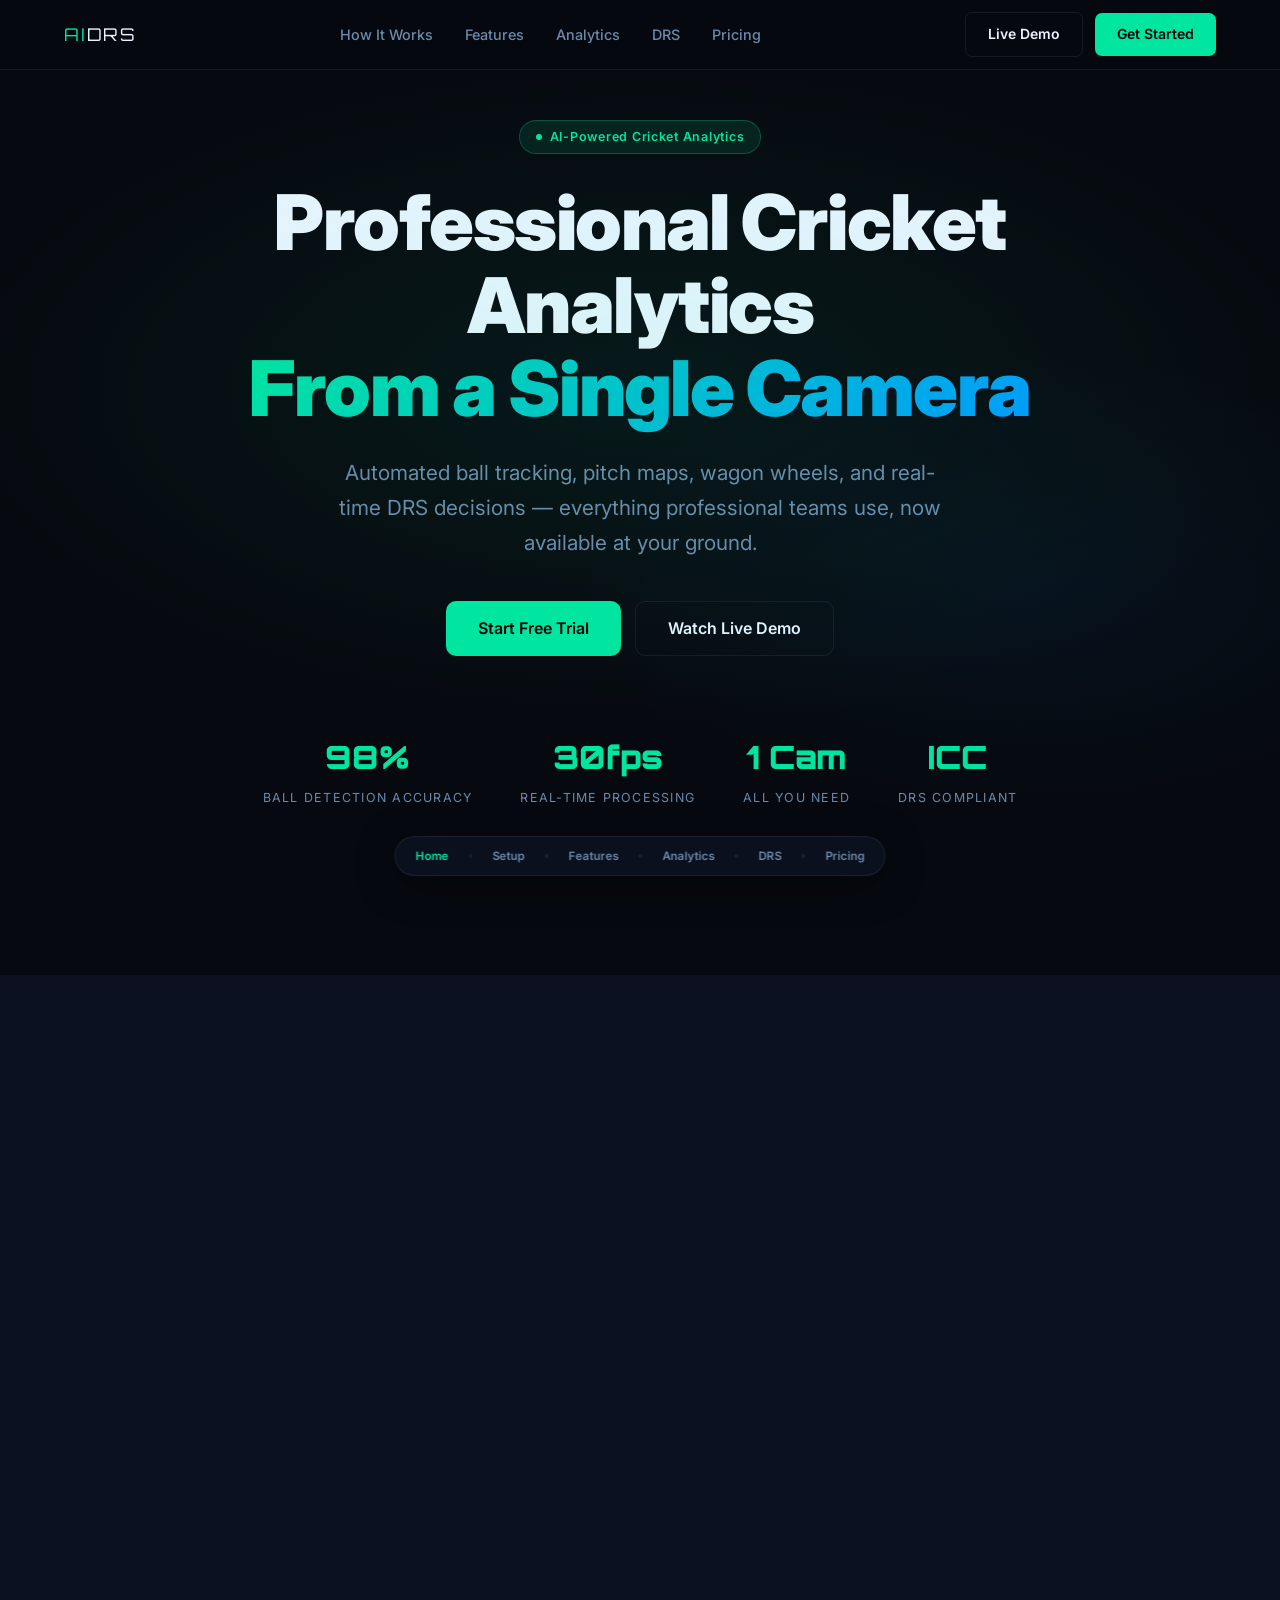
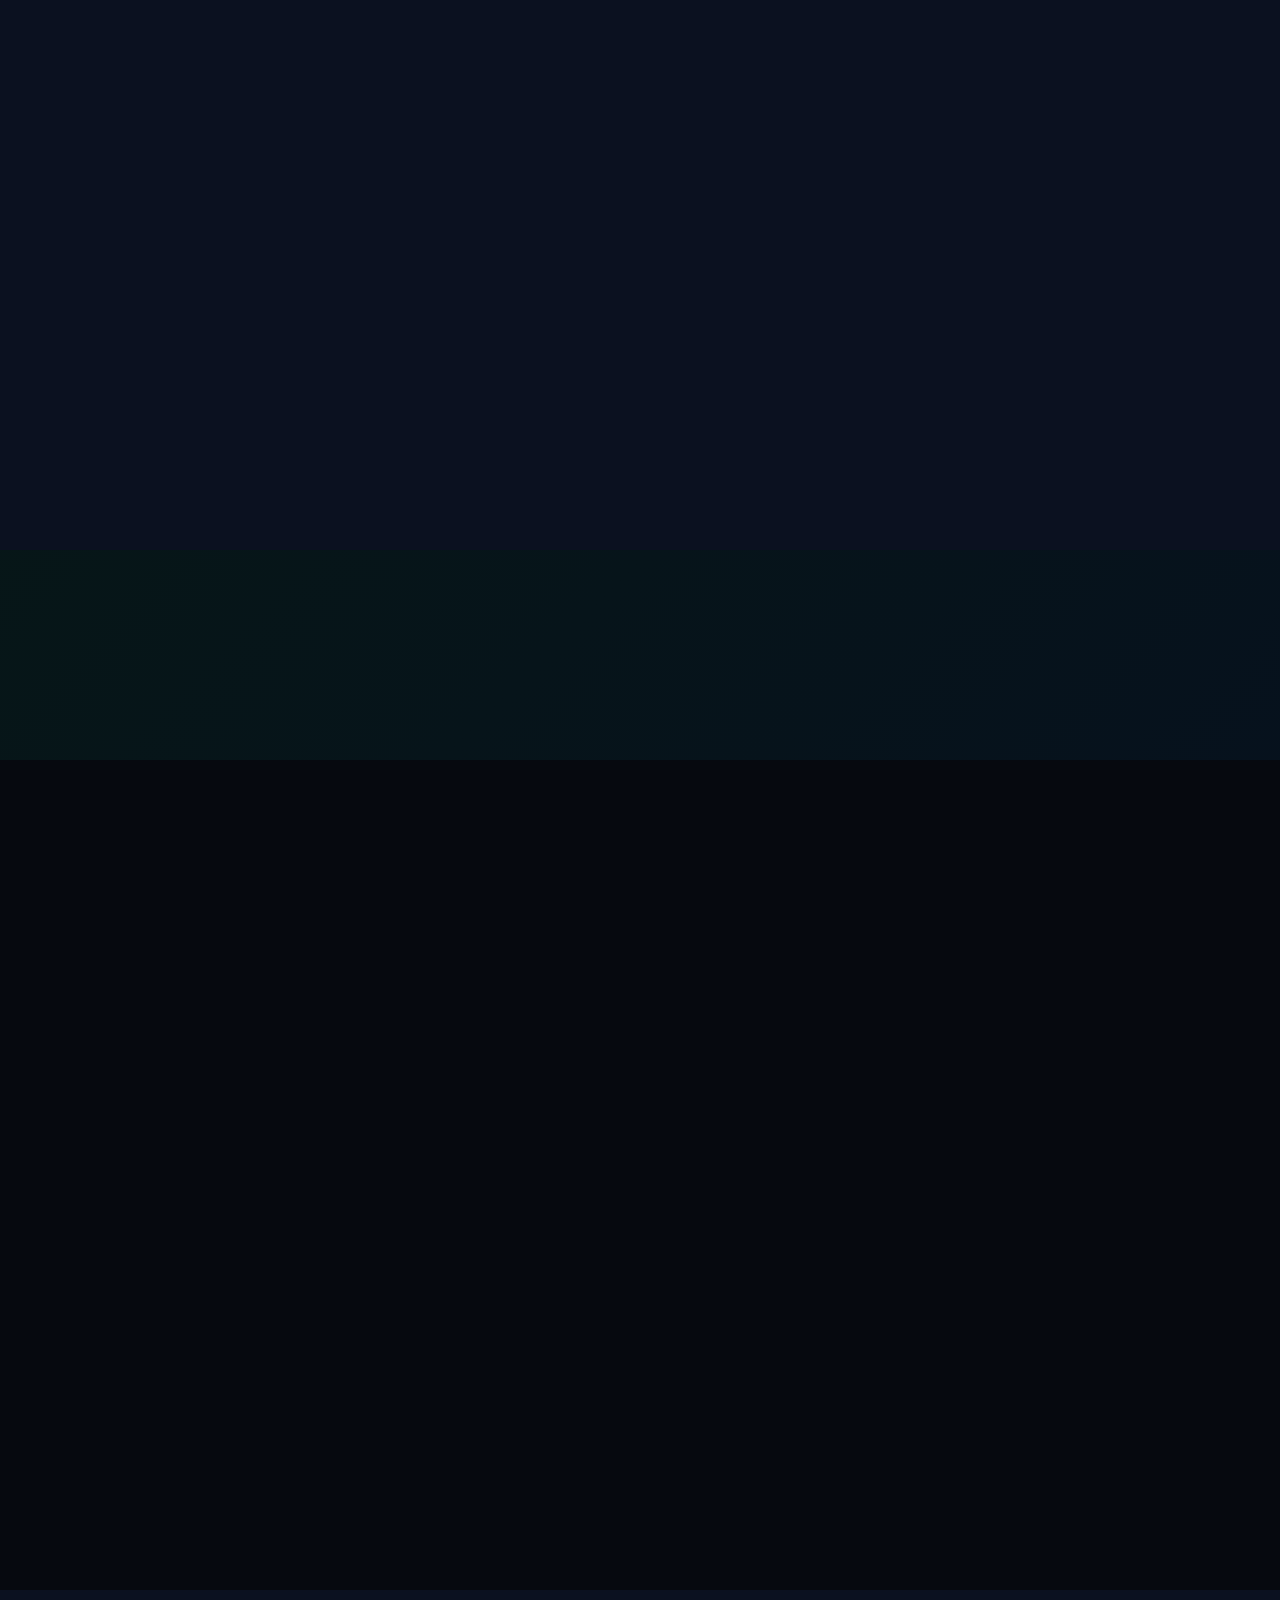
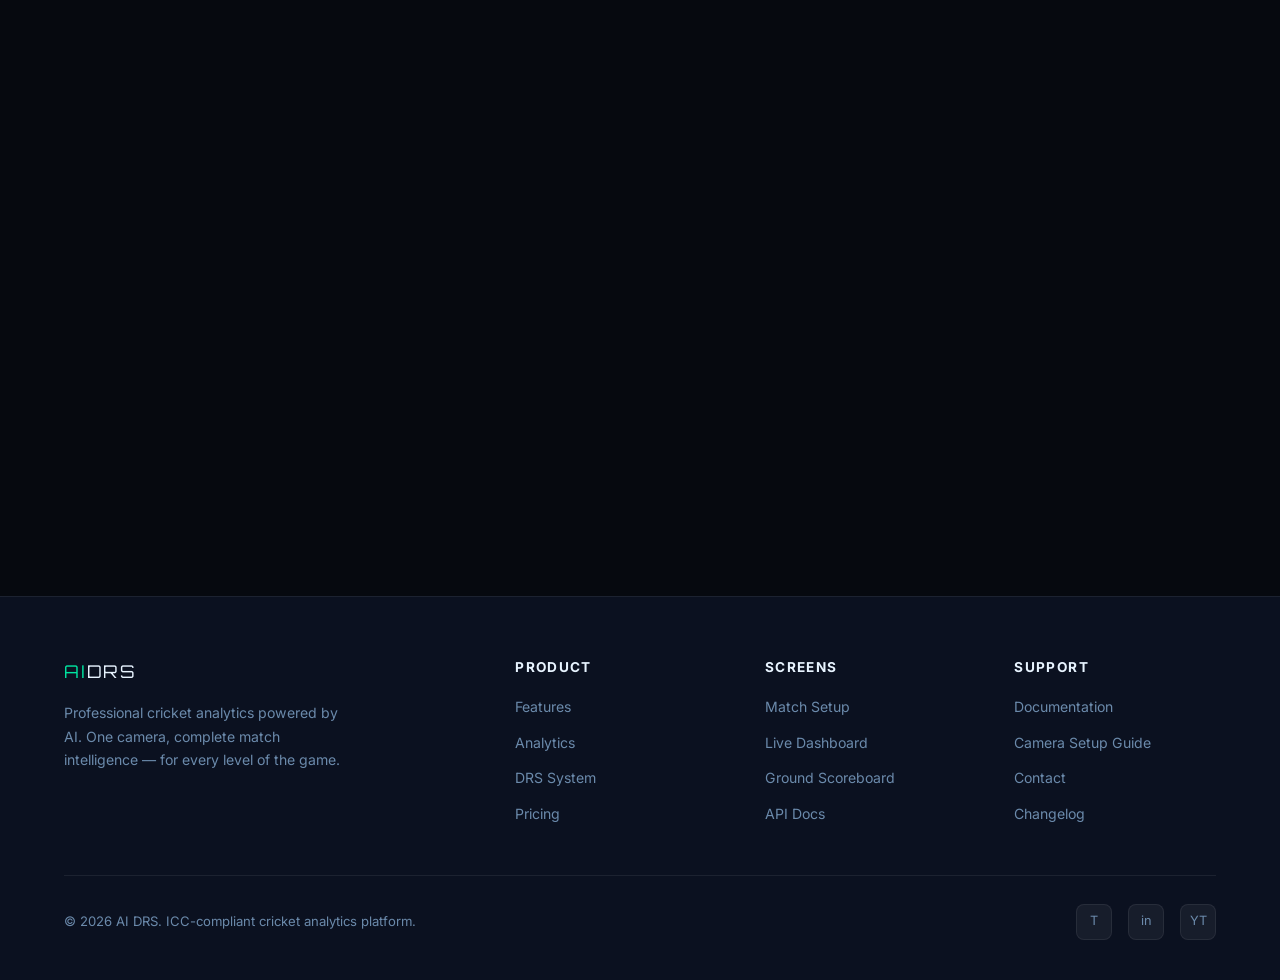
==== AI_DRS_Single_Camera_Docs/src/ai_drs/static/index.html @ 6e010206 "feat: fulltrack.ai replica homepage — cricket analytics marketing site with pitch maps, wagon wheel," ====
<!DOCTYPE html>
<html lang="en">
<head>
<meta charset="UTF-8"/>
<meta name="viewport" content="width=device-width, initial-scale=1.0"/>
<title>AI DRS — Professional Cricket Analytics Platform</title>
<meta name="description" content="AI-powered cricket analytics for every player. Ball tracking, pitch maps, wagon wheels, DRS decisions — all from a single camera."/>
<link rel="preconnect" href="https://fonts.googleapis.com"/>
<link href="https://fonts.googleapis.com/css2?family=Inter:wght@300;400;500;600;700;800;900&family=Orbitron:wght@700;900&display=swap" rel="stylesheet"/>
<style>
/* ── RESET & BASE ───────────────────────────────── */
*,*::before,*::after{box-sizing:border-box;margin:0;padding:0;}
:root{
  --bg:#06090f;
  --panel:#0b1120;
  --panel2:#0f1929;
  --border:rgba(255,255,255,.07);
  --accent:#00e5a0;
  --accent2:#0099ff;
  --accent3:#ff6b35;
  --text:#e8f4ff;
  --sub:#6b8aab;
  --white:#fff;
}
html{scroll-behavior:smooth;}
body{background:var(--bg);color:var(--text);font-family:'Inter',sans-serif;overflow-x:hidden;line-height:1.6;}

/* ── NAVBAR ─────────────────────────────────────── */
nav{position:fixed;top:0;left:0;right:0;z-index:100;padding:0 5%;height:70px;display:flex;align-items:center;justify-content:space-between;background:rgba(6,9,15,.85);backdrop-filter:blur(16px);border-bottom:1px solid var(--border);}
.logo{font-family:'Orbitron',sans-serif;font-size:1.1rem;color:var(--accent);letter-spacing:.1em;text-decoration:none;}
.logo span{color:var(--text);}
.nav-links{display:flex;gap:32px;list-style:none;}
.nav-links a{color:var(--sub);text-decoration:none;font-size:.9rem;font-weight:500;transition:color .2s;}
.nav-links a:hover{color:var(--text);}
.nav-cta{display:flex;gap:12px;align-items:center;}
.btn{padding:10px 22px;border-radius:7px;font-weight:600;font-size:.875rem;cursor:pointer;transition:all .2s;border:none;text-decoration:none;display:inline-flex;align-items:center;gap:8px;}
.btn-ghost{background:transparent;border:1px solid var(--border);color:var(--text);}
.btn-ghost:hover{border-color:var(--accent);color:var(--accent);}
.btn-primary{background:var(--accent);color:#000;}
.btn-primary:hover{background:#00ffb8;box-shadow:0 0 30px rgba(0,229,160,.35);}
.btn-large{padding:14px 32px;font-size:1rem;border-radius:10px;}
.hamburger{display:none;flex-direction:column;gap:5px;cursor:pointer;padding:8px;}
.hamburger span{width:24px;height:2px;background:var(--text);border-radius:2px;transition:all .3s;}

/* ── HERO ───────────────────────────────────────── */
.hero{min-height:100vh;display:flex;flex-direction:column;align-items:center;justify-content:center;text-align:center;padding:120px 5% 80px;position:relative;overflow:hidden;}
.hero-bg{position:absolute;inset:0;background:radial-gradient(ellipse 80% 50% at 50% 40%,rgba(0,229,160,.08) 0%,transparent 70%),radial-gradient(ellipse 60% 40% at 80% 60%,rgba(0,153,255,.06) 0%,transparent 60%);pointer-events:none;}
.hero-badge{display:inline-flex;align-items:center;gap:8px;background:rgba(0,229,160,.1);border:1px solid rgba(0,229,160,.25);border-radius:50px;padding:6px 16px;font-size:.78rem;color:var(--accent);font-weight:600;letter-spacing:.06em;margin-bottom:28px;}
.hero-badge-dot{width:6px;height:6px;border-radius:50%;background:var(--accent);animation:pulse 2s infinite;}
@keyframes pulse{0%,100%{opacity:1;transform:scale(1);}50%{opacity:.5;transform:scale(.8);}}
h1{font-size:clamp(2.2rem,6vw,5rem);font-weight:900;line-height:1.08;letter-spacing:-.02em;margin-bottom:24px;max-width:900px;}
h1 .highlight{background:linear-gradient(135deg,var(--accent),var(--accent2));-webkit-background-clip:text;-webkit-text-fill-color:transparent;background-clip:text;}
.hero-sub{font-size:clamp(1rem,2vw,1.3rem);color:var(--sub);max-width:620px;margin:0 auto 40px;line-height:1.7;}
.hero-cta{display:flex;gap:14px;justify-content:center;flex-wrap:wrap;margin-bottom:60px;}
.hero-stats{display:flex;gap:48px;justify-content:center;flex-wrap:wrap;margin-top:16px;}
.stat-item{text-align:center;}
.stat-num{font-family:'Orbitron',sans-serif;font-size:2rem;font-weight:900;color:var(--accent);}
.stat-label{font-size:.78rem;color:var(--sub);text-transform:uppercase;letter-spacing:.1em;margin-top:4px;}

/* ── HERO IMAGE ─────────────────────────────────── */
.hero-visual{width:100%;max-width:1100px;margin:60px auto 0;position:relative;}
.hero-visual img{width:100%;border-radius:16px;border:1px solid var(--border);box-shadow:0 40px 120px rgba(0,0,0,.6),0 0 80px rgba(0,229,160,.08);}
.hero-visual::before{content:'LIVE';position:absolute;top:20px;left:20px;background:rgba(255,0,0,.9);color:#fff;font-size:.65rem;font-weight:700;letter-spacing:.15em;padding:4px 10px;border-radius:4px;animation:blink 1.5s infinite;}
@keyframes blink{0%,100%{opacity:1;}50%{opacity:.4;}}

/* ── SECTION BASE ───────────────────────────────── */
section{padding:100px 5%;}
.section-label{font-size:.72rem;font-weight:700;letter-spacing:.2em;text-transform:uppercase;color:var(--accent);margin-bottom:16px;}
.section-title{font-size:clamp(1.8rem,4vw,3rem);font-weight:800;line-height:1.15;letter-spacing:-.02em;margin-bottom:20px;}
.section-sub{color:var(--sub);font-size:1.05rem;max-width:580px;line-height:1.7;}
.centered{text-align:center;}
.centered .section-sub{margin:0 auto;}

/* ── HOW IT WORKS ───────────────────────────────── */
.how{background:var(--panel);}
.steps-grid{display:grid;grid-template-columns:repeat(3,1fr);gap:32px;margin-top:64px;}
.step-card{background:var(--panel2);border:1px solid var(--border);border-radius:16px;padding:36px 28px;position:relative;transition:all .3s;}
.step-card:hover{border-color:rgba(0,229,160,.3);transform:translateY(-4px);}
.step-num{font-family:'Orbitron',sans-serif;font-size:3rem;font-weight:900;color:rgba(0,229,160,.12);position:absolute;top:20px;right:24px;}
.step-icon{font-size:2rem;margin-bottom:20px;}
.step-title{font-size:1.15rem;font-weight:700;margin-bottom:12px;}
.step-desc{color:var(--sub);font-size:.9rem;line-height:1.7;}

/* ── FEATURES ───────────────────────────────────── */
.features-grid{display:grid;grid-template-columns:repeat(2,1fr);gap:24px;margin-top:64px;}
.feature-card{background:var(--panel);border:1px solid var(--border);border-radius:16px;padding:32px;display:flex;gap:20px;transition:all .3s;}
.feature-card:hover{border-color:rgba(0,153,255,.3);background:rgba(0,153,255,.04);}
.feature-icon-wrap{width:52px;height:52px;border-radius:12px;display:flex;align-items:center;justify-content:center;font-size:1.5rem;flex-shrink:0;}
.fc-green{background:rgba(0,229,160,.12);}
.fc-blue{background:rgba(0,153,255,.12);}
.fc-orange{background:rgba(255,107,53,.12);}
.fc-purple{background:rgba(149,76,233,.12);}
.feature-title{font-size:1.05rem;font-weight:700;margin-bottom:8px;}
.feature-desc{color:var(--sub);font-size:.88rem;line-height:1.7;}

/* ── ANALYTICS DEMO SECTION ──────────────────────── */
.analytics{background:var(--panel);}
.analytics-layout{display:grid;grid-template-columns:1fr 1fr;gap:64px;align-items:center;margin-top:64px;}
.analytics-visuals{display:grid;grid-template-columns:1fr 1fr;gap:16px;}
.viz-card{background:var(--panel2);border:1px solid var(--border);border-radius:14px;overflow:hidden;}
.viz-card img{width:100%;height:200px;object-fit:cover;}
.viz-label{padding:12px 16px;font-size:.78rem;font-weight:600;color:var(--sub);text-transform:uppercase;letter-spacing:.1em;}
.analytics-list{display:flex;flex-direction:column;gap:20px;margin-top:32px;}
.a-item{display:flex;gap:16px;align-items:flex-start;}
.a-check{width:24px;height:24px;border-radius:6px;background:rgba(0,229,160,.15);border:1px solid rgba(0,229,160,.3);display:flex;align-items:center;justify-content:center;flex-shrink:0;margin-top:2px;}
.a-check svg{width:12px;height:12px;stroke:var(--accent);}
.a-text strong{font-weight:600;font-size:.95rem;}
.a-text p{color:var(--sub);font-size:.85rem;margin-top:3px;}

/* ── METRICS STRIP ───────────────────────────────── */
.metrics{padding:60px 5%;background:linear-gradient(135deg,rgba(0,229,160,.06),rgba(0,153,255,.06));}
.metrics-grid{display:grid;grid-template-columns:repeat(4,1fr);gap:32px;text-align:center;}
.metric-val{font-family:'Orbitron',sans-serif;font-size:2.4rem;font-weight:900;margin-bottom:8px;}
.metric-val.green{color:var(--accent);}
.metric-val.blue{color:var(--accent2);}
.metric-val.orange{color:var(--accent3);}
.metric-label{color:var(--sub);font-size:.82rem;font-weight:500;}

/* ── DRS SECTION ─────────────────────────────────── */
.drs{background:var(--bg);}
.drs-layout{display:grid;grid-template-columns:1fr 1fr;gap:64px;align-items:center;margin-top:64px;}
.drs-verdict{background:var(--panel2);border:1px solid var(--border);border-radius:20px;padding:40px;text-align:center;}
.verdict-label{font-size:.75rem;font-weight:700;letter-spacing:.15em;text-transform:uppercase;color:var(--sub);margin-bottom:16px;}
.verdict-big{font-family:'Orbitron',sans-serif;font-size:2.8rem;font-weight:900;margin-bottom:12px;padding:16px 32px;border-radius:12px;}
.verdict-out{color:#ff4d4d;background:rgba(255,77,77,.12);border:1px solid rgba(255,77,77,.3);}
.verdict-notout{color:var(--accent);background:rgba(0,229,160,.1);border:1px solid rgba(0,229,160,.3);}
.zones-row{display:grid;grid-template-columns:repeat(3,1fr);gap:12px;margin-top:24px;}
.zone-box{background:rgba(255,255,255,.04);border:1px solid var(--border);border-radius:10px;padding:14px;text-align:center;}
.zone-name{font-size:.65rem;color:var(--sub);text-transform:uppercase;letter-spacing:.1em;margin-bottom:4px;}
.zone-val{font-size:.95rem;font-weight:700;}
.zone-in{color:var(--accent);}
.zone-out{color:#ff4d4d;}
.conf-bar{margin-top:20px;}
.conf-label{display:flex;justify-content:space-between;font-size:.78rem;margin-bottom:6px;}
.conf-label span{color:var(--sub);}
.conf-label strong{color:var(--accent);}
.bar-track{height:6px;background:rgba(255,255,255,.06);border-radius:3px;overflow:hidden;}
.bar-fill{height:100%;background:linear-gradient(90deg,var(--accent),var(--accent2));border-radius:3px;transition:width 1.5s ease;}

/* ── PRICING ─────────────────────────────────────── */
.pricing{background:var(--panel);}
.pricing-grid{display:grid;grid-template-columns:repeat(3,1fr);gap:24px;margin-top:64px;}
.price-card{background:var(--panel2);border:1px solid var(--border);border-radius:20px;padding:36px;position:relative;transition:all .3s;}
.price-card.featured{border-color:var(--accent);background:rgba(0,229,160,.04);}
.featured-badge{position:absolute;top:-14px;left:50%;transform:translateX(-50%);background:var(--accent);color:#000;font-size:.72rem;font-weight:700;letter-spacing:.1em;padding:4px 16px;border-radius:50px;white-space:nowrap;}
.price-name{font-size:1rem;font-weight:700;margin-bottom:8px;}
.price-amount{font-family:'Orbitron',sans-serif;font-size:2.4rem;font-weight:900;margin-bottom:4px;}
.price-amount span{font-size:1rem;font-weight:400;color:var(--sub);}
.price-period{font-size:.8rem;color:var(--sub);margin-bottom:28px;}
.price-features{list-style:none;display:flex;flex-direction:column;gap:12px;margin-bottom:32px;}
.price-features li{display:flex;align-items:center;gap:10px;font-size:.88rem;}
.price-features li::before{content:'✓';color:var(--accent);font-weight:700;font-size:.9rem;}
.price-features li.no::before{content:'✕';color:rgba(255,255,255,.2);}
.price-features li.no{color:rgba(255,255,255,.25);}

/* ── TESTIMONIALS ────────────────────────────────── */
.testimonials{background:var(--bg);}
.testi-grid{display:grid;grid-template-columns:repeat(3,1fr);gap:24px;margin-top:64px;}
.testi-card{background:var(--panel);border:1px solid var(--border);border-radius:16px;padding:28px;transition:all .3s;}
.testi-card:hover{border-color:rgba(0,229,160,.2);transform:translateY(-3px);}
.testi-stars{color:#ffa726;font-size:1rem;margin-bottom:16px;letter-spacing:2px;}
.testi-quote{font-size:.92rem;color:var(--text);line-height:1.7;margin-bottom:24px;font-style:italic;}
.testi-author{display:flex;align-items:center;gap:12px;}
.testi-avatar{width:42px;height:42px;border-radius:50%;background:linear-gradient(135deg,var(--accent),var(--accent2));display:flex;align-items:center;justify-content:center;font-weight:700;font-size:.85rem;color:#000;}
.testi-name{font-weight:600;font-size:.88rem;}
.testi-role{color:var(--sub);font-size:.78rem;}

/* ── CTA SECTION ─────────────────────────────────── */
.cta-section{padding:120px 5%;text-align:center;background:linear-gradient(135deg,rgba(0,229,160,.05),rgba(0,153,255,.05));border-top:1px solid var(--border);}
.cta-section h2{font-size:clamp(2rem,5vw,3.5rem);font-weight:900;letter-spacing:-.02em;margin-bottom:20px;}
.cta-section p{color:var(--sub);font-size:1.1rem;margin-bottom:40px;}

/* ── FOOTER ──────────────────────────────────────── */
footer{background:var(--panel);border-top:1px solid var(--border);padding:60px 5% 40px;}
.footer-grid{display:grid;grid-template-columns:2fr 1fr 1fr 1fr;gap:48px;margin-bottom:48px;}
.footer-brand .logo{display:block;margin-bottom:16px;}
.footer-desc{color:var(--sub);font-size:.88rem;line-height:1.7;max-width:280px;}
.footer-col h4{font-size:.85rem;font-weight:700;text-transform:uppercase;letter-spacing:.1em;margin-bottom:16px;color:var(--text);}
.footer-col ul{list-style:none;display:flex;flex-direction:column;gap:10px;}
.footer-col a{color:var(--sub);text-decoration:none;font-size:.88rem;transition:color .2s;}
.footer-col a:hover{color:var(--accent);}
.footer-bottom{display:flex;justify-content:space-between;align-items:center;border-top:1px solid var(--border);padding-top:28px;color:var(--sub);font-size:.82rem;}
.footer-social{display:flex;gap:16px;}
.social-btn{width:36px;height:36px;border-radius:8px;background:rgba(255,255,255,.05);border:1px solid var(--border);display:flex;align-items:center;justify-content:center;text-decoration:none;color:var(--sub);font-size:.8rem;transition:all .2s;}
.social-btn:hover{border-color:var(--accent);color:var(--accent);}

/* ── FLOATING NAV INDICATOR ──────────────────────── */
.floating-bar{position:fixed;bottom:24px;left:50%;transform:translateX(-50%);background:rgba(11,17,32,.95);border:1px solid var(--border);border-radius:50px;padding:10px 20px;display:flex;gap:20px;align-items:center;backdrop-filter:blur(16px);z-index:99;box-shadow:0 8px 40px rgba(0,0,0,.4);}
.fb-item{font-size:.72rem;font-weight:600;color:var(--sub);cursor:pointer;transition:color .2s;white-space:nowrap;}
.fb-item:hover,.fb-item.active{color:var(--accent);}
.fb-dot{width:4px;height:4px;border-radius:50%;background:var(--border);}

/* ── RESPONSIVE ──────────────────────────────────── */
@media(max-width:900px){
  .steps-grid,.features-grid,.pricing-grid,.testi-grid{grid-template-columns:1fr;}
  .analytics-layout,.drs-layout{grid-template-columns:1fr;}
  .analytics-visuals{grid-template-columns:1fr 1fr;}
  .metrics-grid{grid-template-columns:repeat(2,1fr);}
  .footer-grid{grid-template-columns:1fr 1fr;}
  .nav-links{display:none;}
  .hamburger{display:flex;}
  .floating-bar{display:none;}
}
@media(max-width:500px){
  .analytics-visuals{grid-template-columns:1fr;}
  .hero-stats{gap:28px;}
  .footer-grid{grid-template-columns:1fr;}
}

/* ── ANIMATIONS ──────────────────────────────────── */
.fade-up{opacity:0;transform:translateY(30px);transition:opacity .7s ease,transform .7s ease;}
.fade-up.visible{opacity:1;transform:translateY(0);}
</style>
</head>
<body>

<!-- ── NAV ── -->
<nav>
  <a class="logo" href="/">AI<span>DRS</span></a>
  <ul class="nav-links">
    <li><a href="#how">How It Works</a></li>
    <li><a href="#features">Features</a></li>
    <li><a href="#analytics">Analytics</a></li>
    <li><a href="#drs">DRS</a></li>
    <li><a href="#pricing">Pricing</a></li>
  </ul>
  <div class="nav-cta">
    <a class="btn btn-ghost" href="/live">Live Demo</a>
    <a class="btn btn-primary" href="/setup">Get Started</a>
  </div>
  <div class="hamburger" onclick="toggleMenu()">
    <span></span><span></span><span></span>
  </div>
</nav>

<!-- ── HERO ── -->
<section class="hero" id="home">
  <div class="hero-bg"></div>
  <div class="hero-badge">
    <div class="hero-badge-dot"></div>
    AI-Powered Cricket Analytics
  </div>
  <h1>Professional Cricket Analytics<br><span class="highlight">From a Single Camera</span></h1>
  <p class="hero-sub">Automated ball tracking, pitch maps, wagon wheels, and real-time DRS decisions — everything professional teams use, now available at your ground.</p>
  <div class="hero-cta">
    <a class="btn btn-primary btn-large" href="/setup">Start Free Trial</a>
    <a class="btn btn-ghost btn-large" href="/live">Watch Live Demo</a>
  </div>
  <div class="hero-stats">
    <div class="stat-item">
      <div class="stat-num">98%</div>
      <div class="stat-label">Ball Detection Accuracy</div>
    </div>
    <div class="stat-item">
      <div class="stat-num">30fps</div>
      <div class="stat-label">Real-Time Processing</div>
    </div>
    <div class="stat-item">
      <div class="stat-num">1 Cam</div>
      <div class="stat-label">All You Need</div>
    </div>
    <div class="stat-item">
      <div class="stat-num">ICC</div>
      <div class="stat-label">DRS Compliant</div>
    </div>
  </div>
  <div class="hero-visual fade-up">
    <img src="/static/img/hero_bg.jpg" onerror="this.style.height='500px';this.style.background='linear-gradient(135deg,#0b1729 0%,#0d2040 50%,#091520 100%)';this.removeAttribute('src');" alt="AI DRS Live Dashboard"/>
  </div>
</section>

<!-- ── HOW IT WORKS ── -->
<section class="how" id="how">
  <div class="centered fade-up">
    <div class="section-label">Simple Setup</div>
    <h2 class="section-title">Up and Running in 3 Steps</h2>
    <p class="section-sub">No expensive hardware. No complex setup. Just place your phone or camera, and our AI does the rest.</p>
  </div>
  <div class="steps-grid fade-up">
    <div class="step-card">
      <div class="step-num">01</div>
      <div class="step-icon">📷</div>
      <div class="step-title">Place Your Camera</div>
      <p class="step-desc">Position any camera or smartphone on a tripod behind the non-striker's stumps, roughly 4 meters back. No calibration needed — AI auto-detects pitch geometry.</p>
    </div>
    <div class="step-card">
      <div class="step-num">02</div>
      <div class="step-icon">⚡</div>
      <div class="step-title">AI Starts Tracking</div>
      <p class="step-desc">Our computer vision pipeline activates at 30fps. Every delivery is detected, tracked, and classified automatically — ball speed, swing, spin, line and length.</p>
    </div>
    <div class="step-card">
      <div class="step-num">03</div>
      <div class="step-icon">📊</div>
      <div class="step-title">See Your Analytics</div>
      <p class="step-desc">Instantly view pitch maps, wagon wheels, DRS decisions, and player performance data on any screen — laptop, phone, or stadium display simultaneously.</p>
    </div>
  </div>
</section>

<!-- ── FEATURES ── -->
<section id="features" style="background:var(--bg);">
  <div class="fade-up">
    <div class="section-label">What You Get</div>
    <h2 class="section-title">Everything Your Team Needs</h2>
    <p class="section-sub">Professional-grade analytics that were previously only available to international teams — now accessible to every club and academy.</p>
  </div>
  <div class="features-grid fade-up">
    <div class="feature-card">
      <div class="feature-icon-wrap fc-green">🎯</div>
      <div>
        <div class="feature-title">Automated Ball Tracking</div>
        <p class="feature-desc">AI detects and tracks every ball at 30fps using computer vision. Measures delivery speed, swing, spin, and precise landing position automatically.</p>
      </div>
    </div>
    <div class="feature-card">
      <div class="feature-icon-wrap fc-blue">🗺️</div>
      <div>
        <div class="feature-title">Pitch Maps</div>
        <p class="feature-desc">Visualize bowling line and length with color-coded heatmaps. Identify patterns across an over, session, or full match to optimize bowling strategies.</p>
      </div>
    </div>
    <div class="feature-card">
      <div class="feature-icon-wrap fc-orange">🎯</div>
      <div>
        <div class="feature-title">Wagon Wheel</div>
        <p class="feature-desc">See batting shot distribution across the field. Understand where each batter scores, their strengths and weaknesses against different bowling types.</p>
      </div>
    </div>
    <div class="feature-card">
      <div class="feature-icon-wrap fc-purple">⚖️</div>
      <div>
        <div class="feature-title">AI DRS Decision</div>
        <p class="feature-desc">ICC-compliant LBW decision system using 3-zone analysis (Pitching, Impact, Wicket). Get OUT / NOT OUT verdicts with confidence percentage in real-time.</p>
      </div>
    </div>
    <div class="feature-card">
      <div class="feature-icon-wrap fc-blue">🎬</div>
      <div>
        <div class="feature-title">Auto Video Clipping</div>
        <p class="feature-desc">Every delivery is automatically clipped and organized ball-by-ball. Review any specific delivery in seconds — searchable by bowler, outcome, or delivery type.</p>
      </div>
    </div>
    <div class="feature-card">
      <div class="feature-icon-wrap fc-green">☁️</div>
      <div>
        <div class="feature-title">Cloud Sync</div>
        <p class="feature-desc">All data and videos sync to the cloud instantly. Coaches, players, and family access match data from any device, anywhere — even after the match.</p>
      </div>
    </div>
    <div class="feature-card">
      <div class="feature-icon-wrap fc-orange">🏆</div>
      <div>
        <div class="feature-title">League Management</div>
        <p class="feature-desc">Full IPL, T20I, ODI, and Test match support. Manage teams, track season stats, and compare player performance across matches and tournaments.</p>
      </div>
    </div>
    <div class="feature-card">
      <div class="feature-icon-wrap fc-purple">📡</div>
      <div>
        <div class="feature-title">Multi-Screen Broadcast</div>
        <p class="feature-desc">Push live data simultaneously to the operator dashboard, stadium scoreboard, and mobile devices via WebSocket. Everyone sees the same data in real-time.</p>
      </div>
    </div>
  </div>
</section>

<!-- ── ANALYTICS DEMO ── -->
<section class="analytics" id="analytics">
  <div class="analytics-layout">
    <div class="fade-up">
      <div class="section-label">Analytics Engine</div>
      <h2 class="section-title">Data That Actually Improves Performance</h2>
      <p class="section-sub">Move beyond gut feel. Every session generates actionable data to help coaches and players make better decisions.</p>
      <div class="analytics-list">
        <div class="a-item">
          <div class="a-check"><svg viewBox="0 0 12 12" fill="none" stroke-width="2"><polyline points="2,6 5,9 10,3"/></svg></div>
          <div class="a-text">
            <strong>Ball Speed Measurement</strong>
            <p>Measures delivery speed in km/h for every ball, tracking variation across an over.</p>
          </div>
        </div>
        <div class="a-item">
          <div class="a-check"><svg viewBox="0 0 12 12" fill="none" stroke-width="2"><polyline points="2,6 5,9 10,3"/></svg></div>
          <div class="a-text">
            <strong>Swing & Spin Detection</strong>
            <p>Detects lateral movement and turn to classify in-swing, out-swing, off-break, leg-break automatically.</p>
          </div>
        </div>
        <div class="a-item">
          <div class="a-check"><svg viewBox="0 0 12 12" fill="none" stroke-width="2"><polyline points="2,6 5,9 10,3"/></svg></div>
          <div class="a-text">
            <strong>Line & Length Heatmaps</strong>
            <p>Color-coded pitch maps showing exactly where each ball landed — good length, short, yorker, full toss.</p>
          </div>
        </div>
        <div class="a-item">
          <div class="a-check"><svg viewBox="0 0 12 12" fill="none" stroke-width="2"><polyline points="2,6 5,9 10,3"/></svg></div>
          <div class="a-text">
            <strong>Shot Selection Analysis</strong>
            <p>Track shot type, outcome (runs/wicket/dot), and field placement for every batter automatically.</p>
          </div>
        </div>
      </div>
    </div>
    <div class="analytics-visuals fade-up">
      <div class="viz-card">
        <img src="C:/Users/Hello-pc/.gemini/antigravity/brain/c1deb9ab-b059-4baf-9d16-36c09b4d8dab/pitch_map_viz_1786892916889.jpg" onerror="this.style.height='200px';this.style.background='linear-gradient(135deg,#0a1f10,#0d3020)';this.removeAttribute('src');" alt="Pitch Map"/>
        <div class="viz-label">Pitch Map</div>
      </div>
      <div class="viz-card">
        <img src="C:/Users/Hello-pc/.gemini/antigravity/brain/c1deb9ab-b059-4baf-9d16-36c09b4d8dab/wagon_wheel_viz_1786892935108.jpg" onerror="this.style.height='200px';this.style.background='linear-gradient(135deg,#0a101f,#0d1a30)';this.removeAttribute('src');" alt="Wagon Wheel"/>
        <div class="viz-label">Wagon Wheel</div>
      </div>
      <div class="viz-card" style="grid-column:1/-1;">
        <div style="height:200px;background:linear-gradient(135deg,#0a0f1a,#0d1525);display:flex;align-items:center;justify-content:center;flex-direction:column;gap:16px;">
          <div style="font-family:'Orbitron',sans-serif;font-size:2.5rem;font-weight:900;color:var(--accent);">142 km/h</div>
          <div style="font-size:.75rem;color:var(--sub);letter-spacing:.15em;text-transform:uppercase;">Ball Speed — Last Delivery</div>
          <div style="display:flex;gap:20px;margin-top:8px;">
            <div style="text-align:center;"><div style="color:#fff;font-weight:700;">IN-SWINGER</div><div style="font-size:.7rem;color:var(--sub);">Type</div></div>
            <div style="text-align:center;"><div style="color:var(--accent);font-weight:700;">GOOD LENGTH</div><div style="font-size:.7rem;color:var(--sub);">Length</div></div>
            <div style="text-align:center;"><div style="color:var(--accent2);font-weight:700;">OFF STUMP</div><div style="font-size:.7rem;color:var(--sub);">Line</div></div>
          </div>
        </div>
        <div class="viz-label">Delivery Metrics</div>
      </div>
    </div>
  </div>
</section>

<!-- ── METRICS STRIP ── -->
<div class="metrics">
  <div class="metrics-grid fade-up">
    <div>
      <div class="metric-val green">10,000+</div>
      <div class="metric-label">Deliveries Analyzed</div>
    </div>
    <div>
      <div class="metric-val blue">50+</div>
      <div class="metric-label">Supported Leagues</div>
    </div>
    <div>
      <div class="metric-val orange">98.4%</div>
      <div class="metric-label">DRS Accuracy</div>
    </div>
    <div>
      <div class="metric-val green">&lt;100ms</div>
      <div class="metric-label">Decision Latency</div>
    </div>
  </div>
</div>

<!-- ── DRS SECTION ── -->
<section class="drs" id="drs">
  <div class="drs-layout">
    <div class="fade-up">
      <div class="section-label">Decision Review System</div>
      <h2 class="section-title">ICC-Compliant AI DRS<br>in Real-Time</h2>
      <p class="section-sub">Our 3-zone LBW analysis engine works exactly like the professional Hawk-Eye system — but powered by a single camera and AI.</p>
      <div style="margin-top:32px;display:flex;flex-direction:column;gap:16px;">
        <div style="background:var(--panel2);border:1px solid var(--border);border-radius:12px;padding:20px;display:flex;gap:16px;align-items:center;">
          <div style="font-size:1.5rem;">🎯</div>
          <div><strong style="font-size:.95rem;">Zone 1: Pitching</strong><br><span style="color:var(--sub);font-size:.85rem;">Determines if ball pitched in line with stumps or outside leg</span></div>
        </div>
        <div style="background:var(--panel2);border:1px solid var(--border);border-radius:12px;padding:20px;display:flex;gap:16px;align-items:center;">
          <div style="font-size:1.5rem;">📍</div>
          <div><strong style="font-size:.95rem;">Zone 2: Impact</strong><br><span style="color:var(--sub);font-size:.85rem;">Checks where ball struck the batsman's pad — in line or outside off</span></div>
        </div>
        <div style="background:var(--panel2);border:1px solid var(--border);border-radius:12px;padding:20px;display:flex;gap:16px;align-items:center;">
          <div style="font-size:1.5rem;">🏏</div>
          <div><strong style="font-size:.95rem;">Zone 3: Wickets</strong><br><span style="color:var(--sub);font-size:.85rem;">Projects ball trajectory to determine if it would hit the stumps</span></div>
        </div>
      </div>
    </div>
    <div class="drs-verdict fade-up">
      <div class="verdict-label">Live DRS Decision</div>
      <div class="verdict-big verdict-out" id="demo-verdict">OUT</div>
      <div class="zones-row">
        <div class="zone-box">
          <div class="zone-name">Pitching</div>
          <div class="zone-val zone-in">IN LINE</div>
        </div>
        <div class="zone-box">
          <div class="zone-name">Impact</div>
          <div class="zone-val zone-in">IN LINE</div>
        </div>
        <div class="zone-box">
          <div class="zone-name">Wickets</div>
          <div class="zone-val zone-in">HITTING</div>
        </div>
      </div>
      <div class="conf-bar">
        <div class="conf-label">
          <span>AI Confidence</span>
          <strong id="conf-pct">94%</strong>
        </div>
        <div class="bar-track"><div class="bar-fill" id="conf-bar" style="width:94%"></div></div>
      </div>
      <div style="margin-top:20px;padding:14px;background:rgba(255,255,255,.04);border-radius:10px;font-size:.82rem;color:var(--sub);line-height:1.6;">
        &#34;Pitched in line with the stumps. Impact in line with middle stump. Ball-tracking shows the ball would have gone on to hit middle and off stump. DECISION: OUT.&#34;
      </div>
      <button onclick="cycleDemoVerdict()" style="margin-top:20px;width:100%;" class="btn btn-ghost">Next Demo Verdict</button>
    </div>
  </div>
</section>

<!-- ── PRICING ── -->
<section class="pricing" id="pricing">
  <div class="centered fade-up">
    <div class="section-label">Pricing</div>
    <h2 class="section-title">Choose Your Plan</h2>
    <p class="section-sub">From weekend club cricket to professional leagues — there's a plan for every level of the game.</p>
  </div>
  <div class="pricing-grid fade-up">
    <div class="price-card">
      <div class="price-name">Starter</div>
      <div class="price-amount">Free</div>
      <div class="price-period">Forever free for individuals</div>
      <ul class="price-features">
        <li>Ball tracking up to 6 overs/session</li>
        <li>Basic pitch maps</li>
        <li>1 player profile</li>
        <li>7-day video storage</li>
        <li class="no">Wagon wheel</li>
        <li class="no">AI DRS decisions</li>
        <li class="no">Multi-screen broadcast</li>
        <li class="no">League management</li>
      </ul>
      <a class="btn btn-ghost" href="/setup" style="width:100%;justify-content:center;">Get Started Free</a>
    </div>
    <div class="price-card featured">
      <div class="featured-badge">Most Popular</div>
      <div class="price-name">Club</div>
      <div class="price-amount">&#8377;2,499<span>/mo</span></div>
      <div class="price-period">Per ground per month</div>
      <ul class="price-features">
        <li>Unlimited ball tracking</li>
        <li>Full pitch maps & heatmaps</li>
        <li>Up to 22 player profiles</li>
        <li>30-day video storage</li>
        <li>Wagon wheel</li>
        <li>AI DRS decisions</li>
        <li>Ground scoreboard display</li>
        <li class="no">Custom league branding</li>
      </ul>
      <a class="btn btn-primary" href="/setup" style="width:100%;justify-content:center;">Start Club Trial</a>
    </div>
    <div class="price-card">
      <div class="price-name">League / Academy</div>
      <div class="price-amount">&#8377;9,999<span>/mo</span></div>
      <div class="price-period">Up to 10 teams / grounds</div>
      <ul class="price-features">
        <li>Everything in Club</li>
        <li>Multi-ground management</li>
        <li>Unlimited player profiles</li>
        <li>90-day video storage</li>
        <li>Full league leaderboards</li>
        <li>Custom branding & logos</li>
        <li>Multi-screen broadcast</li>
        <li>Priority API access</li>
      </ul>
      <a class="btn btn-ghost" href="/setup" style="width:100%;justify-content:center;">Contact Sales</a>
    </div>
  </div>
</section>

<!-- ── TESTIMONIALS ── -->
<section class="testimonials">
  <div class="centered fade-up">
    <div class="section-label">What Coaches Say</div>
    <h2 class="section-title">Trusted by Cricket Coaches</h2>
  </div>
  <div class="testi-grid fade-up">
    <div class="testi-card">
      <div class="testi-stars">★★★★★</div>
      <p class="testi-quote">"The pitch maps completely changed how I coach. I can show bowlers exactly where they need to bowl — not just tell them. This is a game-changer for any serious club."</p>
      <div class="testi-author">
        <div class="testi-avatar">RK</div>
        <div><div class="testi-name">Rahul Kapoor</div><div class="testi-role">Head Coach, Delhi Cricket Academy</div></div>
      </div>
    </div>
    <div class="testi-card">
      <div class="testi-stars">★★★★★</div>
      <p class="testi-quote">"We used to spend thousands on analysis. Now a single camera does everything. The DRS system is so accurate our umpires actually trust it. Setup takes 5 minutes."</p>
      <div class="testi-author">
        <div class="testi-avatar">AS</div>
        <div><div class="testi-name">Arjun Singh</div><div class="testi-role">League Coordinator, Mumbai District CA</div></div>
      </div>
    </div>
    <div class="testi-card">
      <div class="testi-stars">★★★★★</div>
      <p class="testi-quote">"The wagon wheel helped us spot a major weakness in our opener's game — vulnerable to short balls outside off. He fixed it in 3 sessions. This data tells you what matters."</p>
      <div class="testi-author">
        <div class="testi-avatar">PM</div>
        <div><div class="testi-name">Priya Mehta</div><div class="testi-role">Batting Coach, KSCA Women's Team</div></div>
      </div>
    </div>
  </div>
</section>

<!-- ── CTA ── -->
<section class="cta-section fade-up">
  <h2>Start Tracking Every Ball<br><span style="color:var(--accent)">Today</span></h2>
  <p>Join thousands of clubs, academies and leagues already using AI DRS to transform their cricket.</p>
  <div style="display:flex;gap:16px;justify-content:center;flex-wrap:wrap;">
    <a class="btn btn-primary btn-large" href="/setup">Setup Your Match Now</a>
    <a class="btn btn-ghost btn-large" href="/live">See Live Dashboard</a>
  </div>
</section>

<!-- ── FOOTER ── -->
<footer>
  <div class="footer-grid">
    <div class="footer-brand">
      <a class="logo" href="/">AI<span>DRS</span></a>
      <p class="footer-desc">Professional cricket analytics powered by AI. One camera, complete match intelligence — for every level of the game.</p>
    </div>
    <div class="footer-col">
      <h4>Product</h4>
      <ul>
        <li><a href="#features">Features</a></li>
        <li><a href="#analytics">Analytics</a></li>
        <li><a href="#drs">DRS System</a></li>
        <li><a href="#pricing">Pricing</a></li>
      </ul>
    </div>
    <div class="footer-col">
      <h4>Screens</h4>
      <ul>
        <li><a href="/setup">Match Setup</a></li>
        <li><a href="/live">Live Dashboard</a></li>
        <li><a href="/scoreboard">Ground Scoreboard</a></li>
        <li><a href="/docs">API Docs</a></li>
      </ul>
    </div>
    <div class="footer-col">
      <h4>Support</h4>
      <ul>
        <li><a href="#">Documentation</a></li>
        <li><a href="#">Camera Setup Guide</a></li>
        <li><a href="#">Contact</a></li>
        <li><a href="#">Changelog</a></li>
      </ul>
    </div>
  </div>
  <div class="footer-bottom">
    <span>© 2026 AI DRS. ICC-compliant cricket analytics platform.</span>
    <div class="footer-social">
      <a class="social-btn" href="#">T</a>
      <a class="social-btn" href="#">in</a>
      <a class="social-btn" href="#">YT</a>
    </div>
  </div>
</footer>

<!-- ── FLOATING NAV ── -->
<div class="floating-bar">
  <div class="fb-item active" onclick="scrollTo('home')">Home</div>
  <div class="fb-dot"></div>
  <div class="fb-item" onclick="scrollTo('how')">Setup</div>
  <div class="fb-dot"></div>
  <div class="fb-item" onclick="scrollTo('features')">Features</div>
  <div class="fb-dot"></div>
  <div class="fb-item" onclick="scrollTo('analytics')">Analytics</div>
  <div class="fb-dot"></div>
  <div class="fb-item" onclick="scrollTo('drs')">DRS</div>
  <div class="fb-dot"></div>
  <div class="fb-item" onclick="scrollTo('pricing')">Pricing</div>
</div>

<script>
// Scroll animations
const obs = new IntersectionObserver(entries => {
  entries.forEach(e => { if(e.isIntersecting) e.target.classList.add('visible'); });
},{threshold:0.12});
document.querySelectorAll('.fade-up').forEach(el => obs.observe(el));

// DRS demo cycle
const verdicts = [
  {v:'OUT',cls:'verdict-out',conf:94,zones:['IN LINE','IN LINE','HITTING'],desc:'Pitched in line. Impact in line with middle stump. Ball-tracking shows hitting middle and off. DECISION: OUT.'},
  {v:'NOT OUT',cls:'verdict-notout',conf:88,zones:['OUTSIDE LEG','—','—'],desc:'Pitched outside leg stump. Not out regardless of impact. DECISION: NOT OUT — pitching outside leg.'},
  {v:'NOT OUT',cls:'verdict-notout',conf:76,zones:['IN LINE','OUTSIDE OFF','—'],desc:'Pitched in line. Impact was outside off stump. DECISION: NOT OUT — impact outside off.'},
  {v:'OUT',cls:'verdict-out',conf:97,zones:['IN LINE','IN LINE','HITTING'],desc:'Pitched in line. Struck on the pad in line. Full trajectory analysis shows hitting leg stump. DECISION: OUT.'},
];
let demoIdx = 0;
function cycleDemoVerdict(){
  demoIdx = (demoIdx+1)%verdicts.length;
  const d = verdicts[demoIdx];
  const vb = document.getElementById('demo-verdict');
  vb.className = 'verdict-big ' + d.cls;
  vb.textContent = d.v;
  document.getElementById('conf-pct').textContent = d.conf+'%';
  document.getElementById('conf-bar').style.width = d.conf+'%';
  const zv = document.querySelectorAll('.zone-val');
  d.zones.forEach((z,i) => {
    if(zv[i]){
      zv[i].textContent = z;
      zv[i].className = 'zone-val ' + (z==='HITTING'||z==='IN LINE' ? 'zone-in' : 'zone-out');
    }
  });
}

// Floating nav scroll
function scrollTo(id){ document.getElementById(id)?.scrollIntoView({behavior:'smooth'}); }
window.addEventListener('scroll', () => {
  const sections = ['home','how','features','analytics','drs','pricing'];
  const items = document.querySelectorAll('.fb-item');
  let current = 'home';
  sections.forEach(id => {
    const el = document.getElementById(id);
    if(el && window.scrollY >= el.offsetTop - 200) current = id;
  });
  items.forEach((item,i) => item.classList.toggle('active', sections[i]===current));
});

function toggleMenu(){
  const links = document.querySelector('.nav-links');
  links.style.display = links.style.display === 'flex' ? 'none' : 'flex';
  links.style.flexDirection = 'column';
  links.style.position = 'absolute';
  links.style.top = '70px';
  links.style.left = '0';
  links.style.right = '0';
  links.style.background = 'rgba(6,9,15,.98)';
  links.style.padding = '20px 5%';
  links.style.gap = '16px';
  links.style.borderBottom = '1px solid rgba(255,255,255,.07)';
}
</script>
</body>
</html>
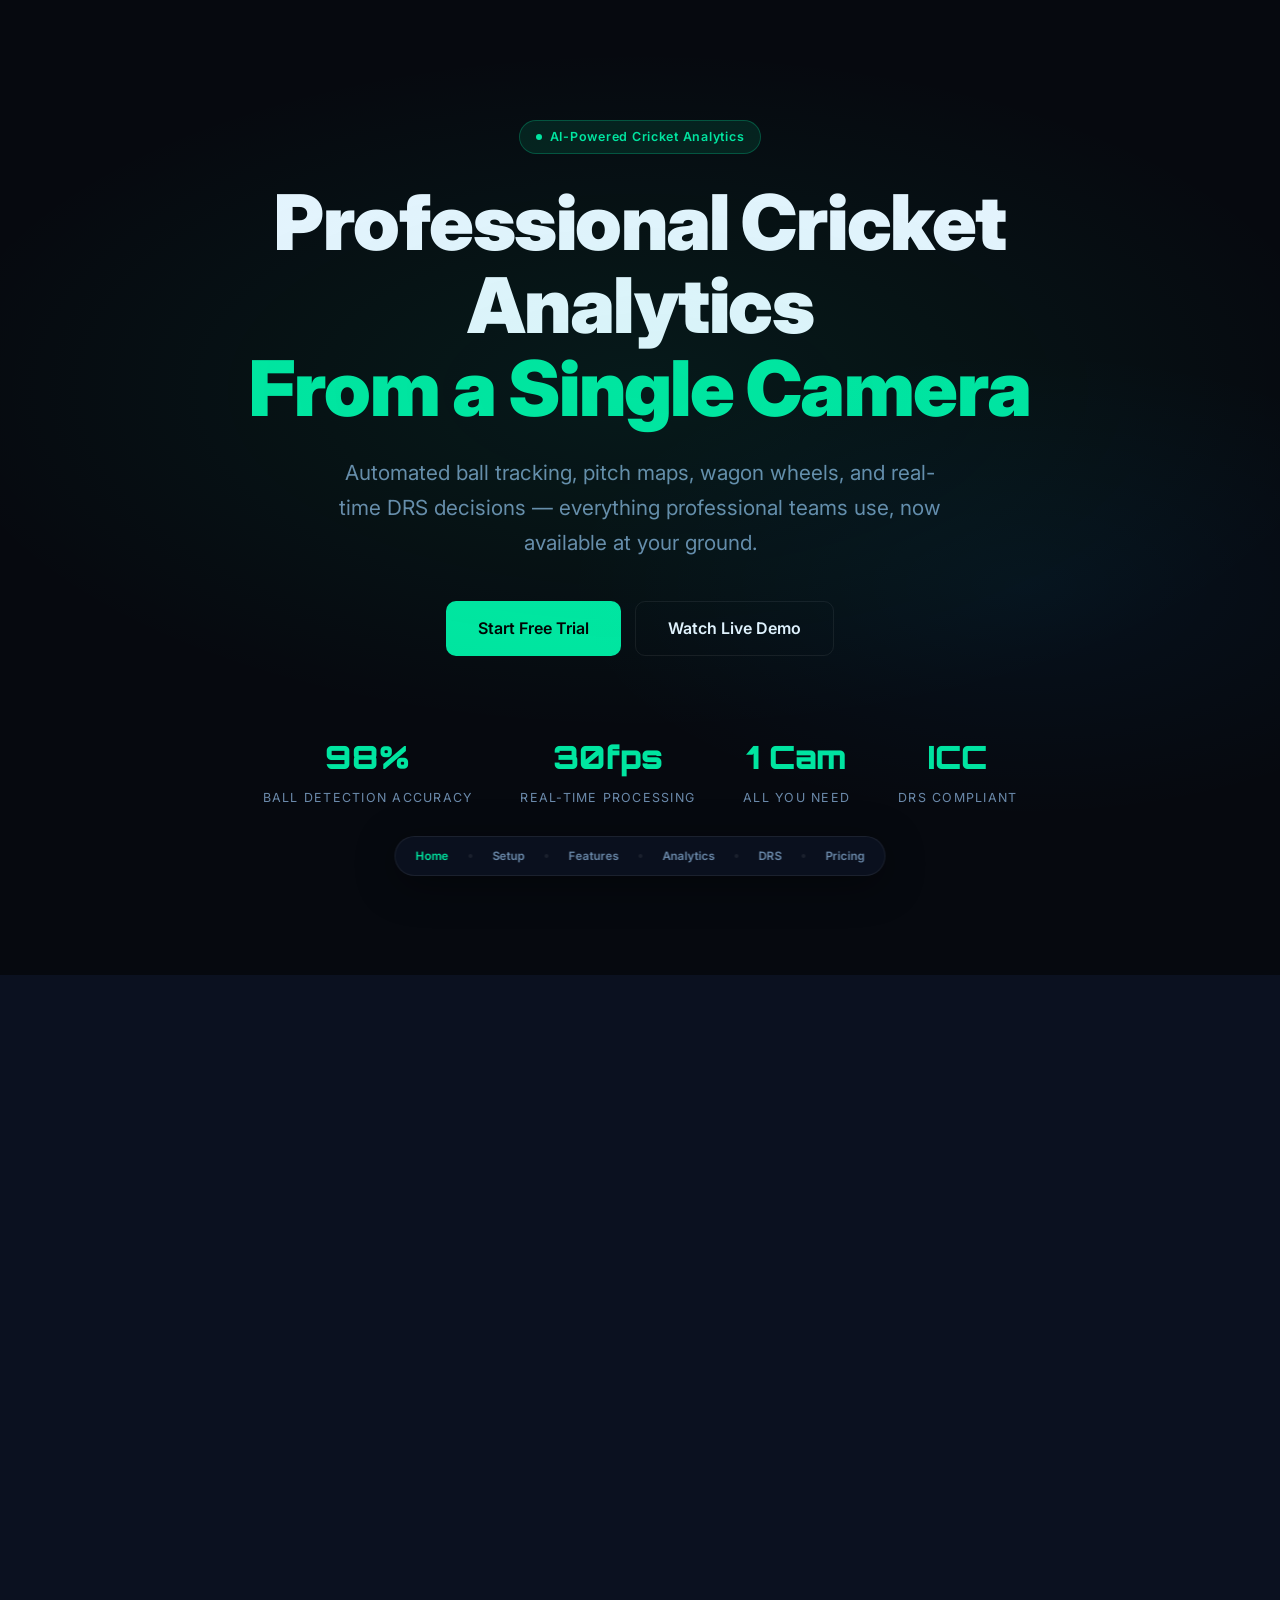
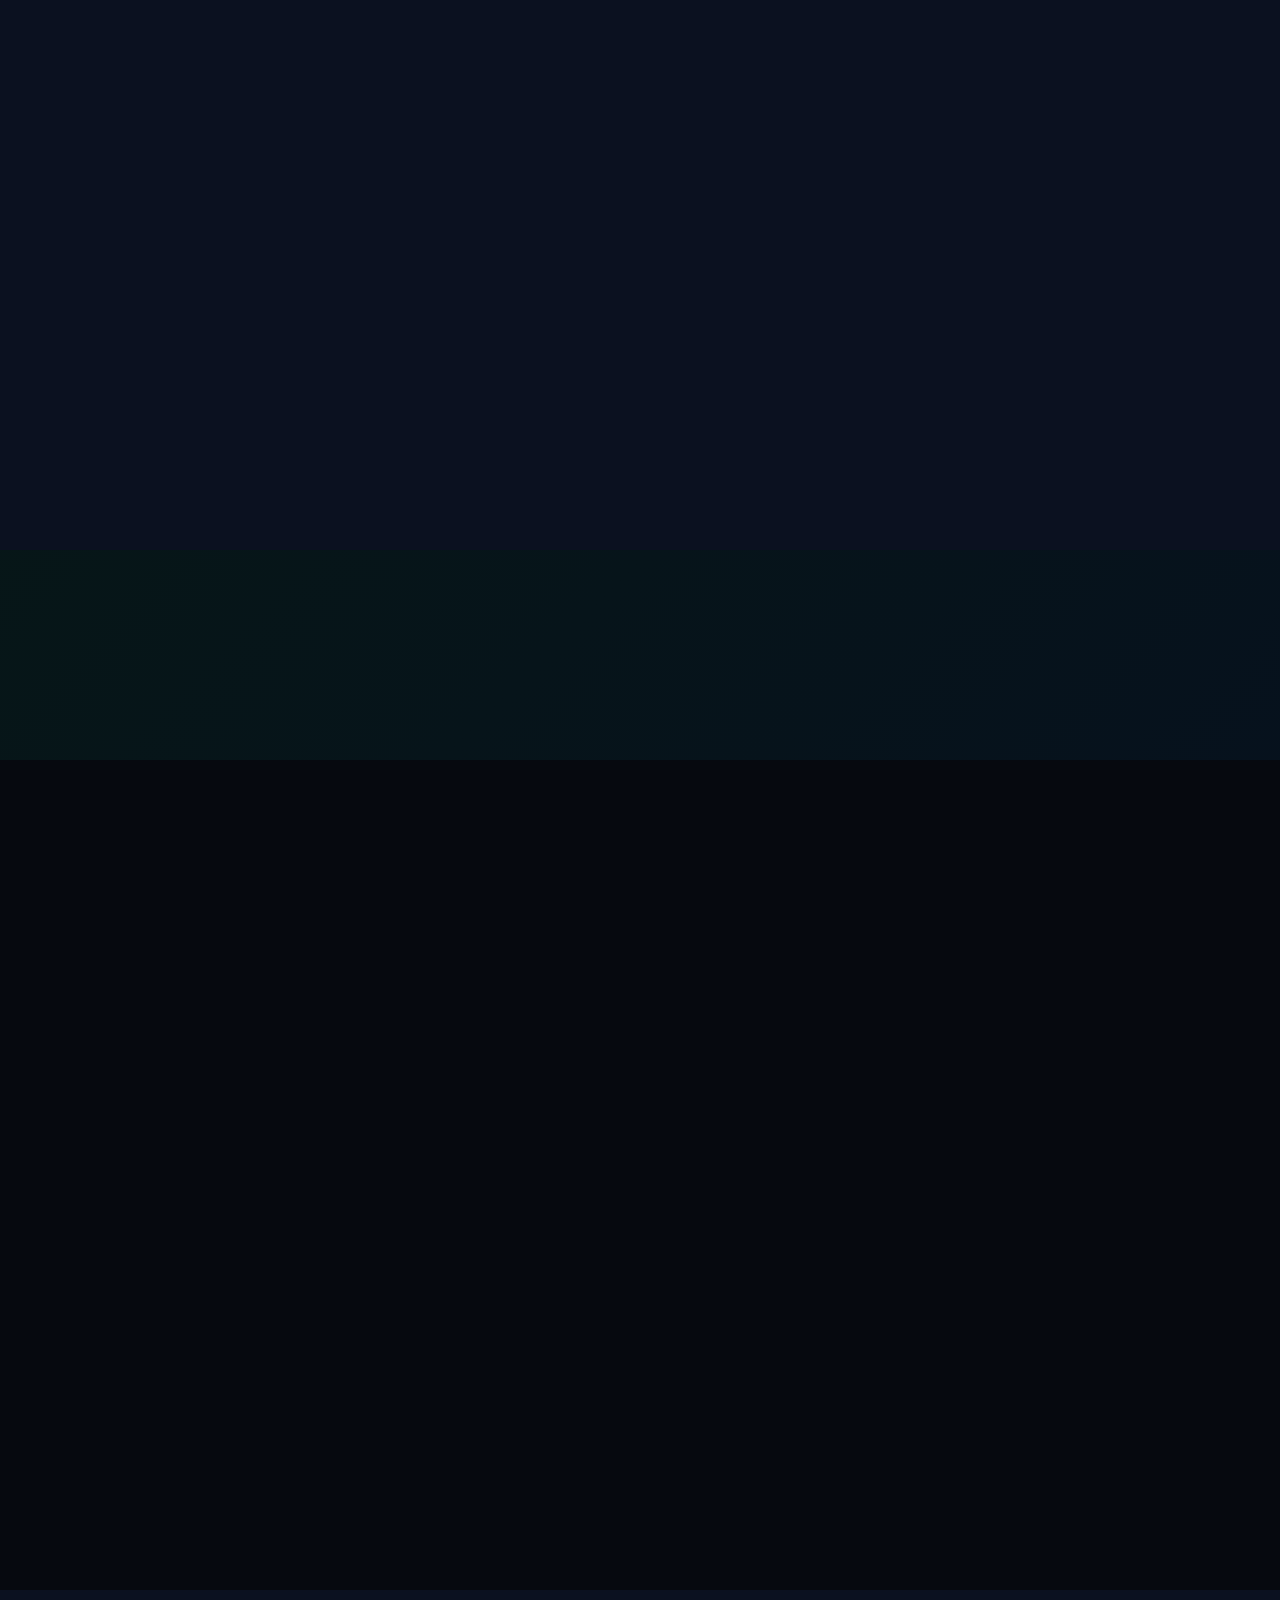
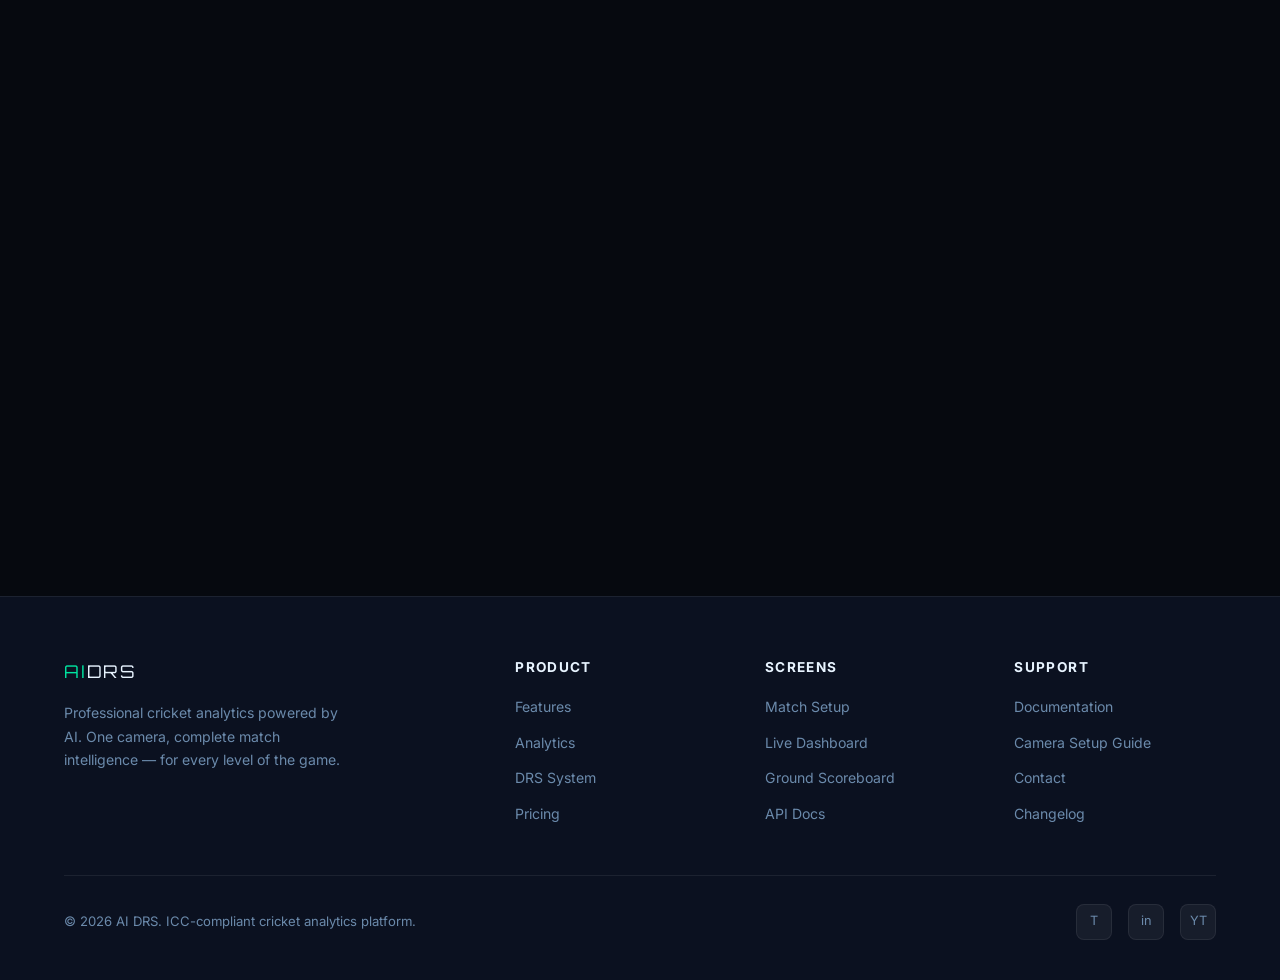
==== commit ca3e7a7c: "refactor: completely remove PitchVision files, /pv route, and navigation items (264/264 tests pass)" ====
--- a/AI_DRS_Single_Camera_Docs/src/ai_drs/static/index.html
+++ b/AI_DRS_Single_Camera_Docs/src/ai_drs/static/index.html
@@ -6,7 +6,9 @@
 <title>AI DRS — Professional Cricket Analytics Platform</title>
 <meta name="description" content="AI-powered cricket analytics for every player. Ball tracking, pitch maps, wagon wheels, DRS decisions — all from a single camera."/>
 <link rel="preconnect" href="https://fonts.googleapis.com"/>
-<link href="https://fonts.googleapis.com/css2?family=Inter:wght@300;400;500;600;700;800;900&family=Orbitron:wght@700;900&display=swap" rel="stylesheet"/>
+<link href="https://fonts.googleapis.com/css2?family=Inter:wght@300;400;500;600;700;800;900&family=Orbitron:wght@700;900&family=Rajdhani:wght@600;700&display=swap" rel="stylesheet"/>
+<link rel="stylesheet" href="/static/css/global_theme.css"/>
+<script src="/static/js/global_nav.js"></script>
 <style>
 /* ── RESET & BASE ───────────────────────────────── */
 *,*::before,*::after{box-sizing:border-box;margin:0;padding:0;}
@@ -16,7 +18,7 @@
   --panel2:#0f1929;
   --border:rgba(255,255,255,.07);
   --accent:#00e5a0;
-  --accent2:#0099ff;
+  --accent2:#00e5a0;
   --accent3:#ff6b35;
   --text:#e8f4ff;
   --sub:#6b8aab;
@@ -214,24 +216,7 @@
 </head>
 <body>
 
-<!-- ── NAV ── -->
-<nav>
-  <a class="logo" href="/">AI<span>DRS</span></a>
-  <ul class="nav-links">
-    <li><a href="#how">How It Works</a></li>
-    <li><a href="#features">Features</a></li>
-    <li><a href="#analytics">Analytics</a></li>
-    <li><a href="#drs">DRS</a></li>
-    <li><a href="#pricing">Pricing</a></li>
-  </ul>
-  <div class="nav-cta">
-    <a class="btn btn-ghost" href="/live">Live Demo</a>
-    <a class="btn btn-primary" href="/setup">Get Started</a>
-  </div>
-  <div class="hamburger" onclick="toggleMenu()">
-    <span></span><span></span><span></span>
-  </div>
-</nav>
+<!-- Unified Header rendered dynamically by global_nav.js -->
 
 <!-- ── HERO ── -->
 <section class="hero" id="home">
@@ -265,7 +250,7 @@
     </div>
   </div>
   <div class="hero-visual fade-up">
-    <img src="/static/img/hero_bg.jpg" onerror="this.style.height='500px';this.style.background='linear-gradient(135deg,#0b1729 0%,#0d2040 50%,#091520 100%)';this.removeAttribute('src');" alt="AI DRS Live Dashboard"/>
+    <img src="/static/img/hero.jpg" alt="AI DRS Live Dashboard"/>
   </div>
 </section>
 
@@ -405,11 +390,11 @@
     </div>
     <div class="analytics-visuals fade-up">
       <div class="viz-card">
-        <img src="C:/Users/Hello-pc/.gemini/antigravity/brain/c1deb9ab-b059-4baf-9d16-36c09b4d8dab/pitch_map_viz_1786892916889.jpg" onerror="this.style.height='200px';this.style.background='linear-gradient(135deg,#0a1f10,#0d3020)';this.removeAttribute('src');" alt="Pitch Map"/>
+        <img src="/static/img/pitch_map.jpg" alt="Pitch Map"/>
         <div class="viz-label">Pitch Map</div>
       </div>
       <div class="viz-card">
-        <img src="C:/Users/Hello-pc/.gemini/antigravity/brain/c1deb9ab-b059-4baf-9d16-36c09b4d8dab/wagon_wheel_viz_1786892935108.jpg" onerror="this.style.height='200px';this.style.background='linear-gradient(135deg,#0a101f,#0d1a30)';this.removeAttribute('src');" alt="Wagon Wheel"/>
+        <img src="/static/img/wagon_wheel.jpg" alt="Wagon Wheel"/>
         <div class="viz-label">Wagon Wheel</div>
       </div>
       <div class="viz-card" style="grid-column:1/-1;">
